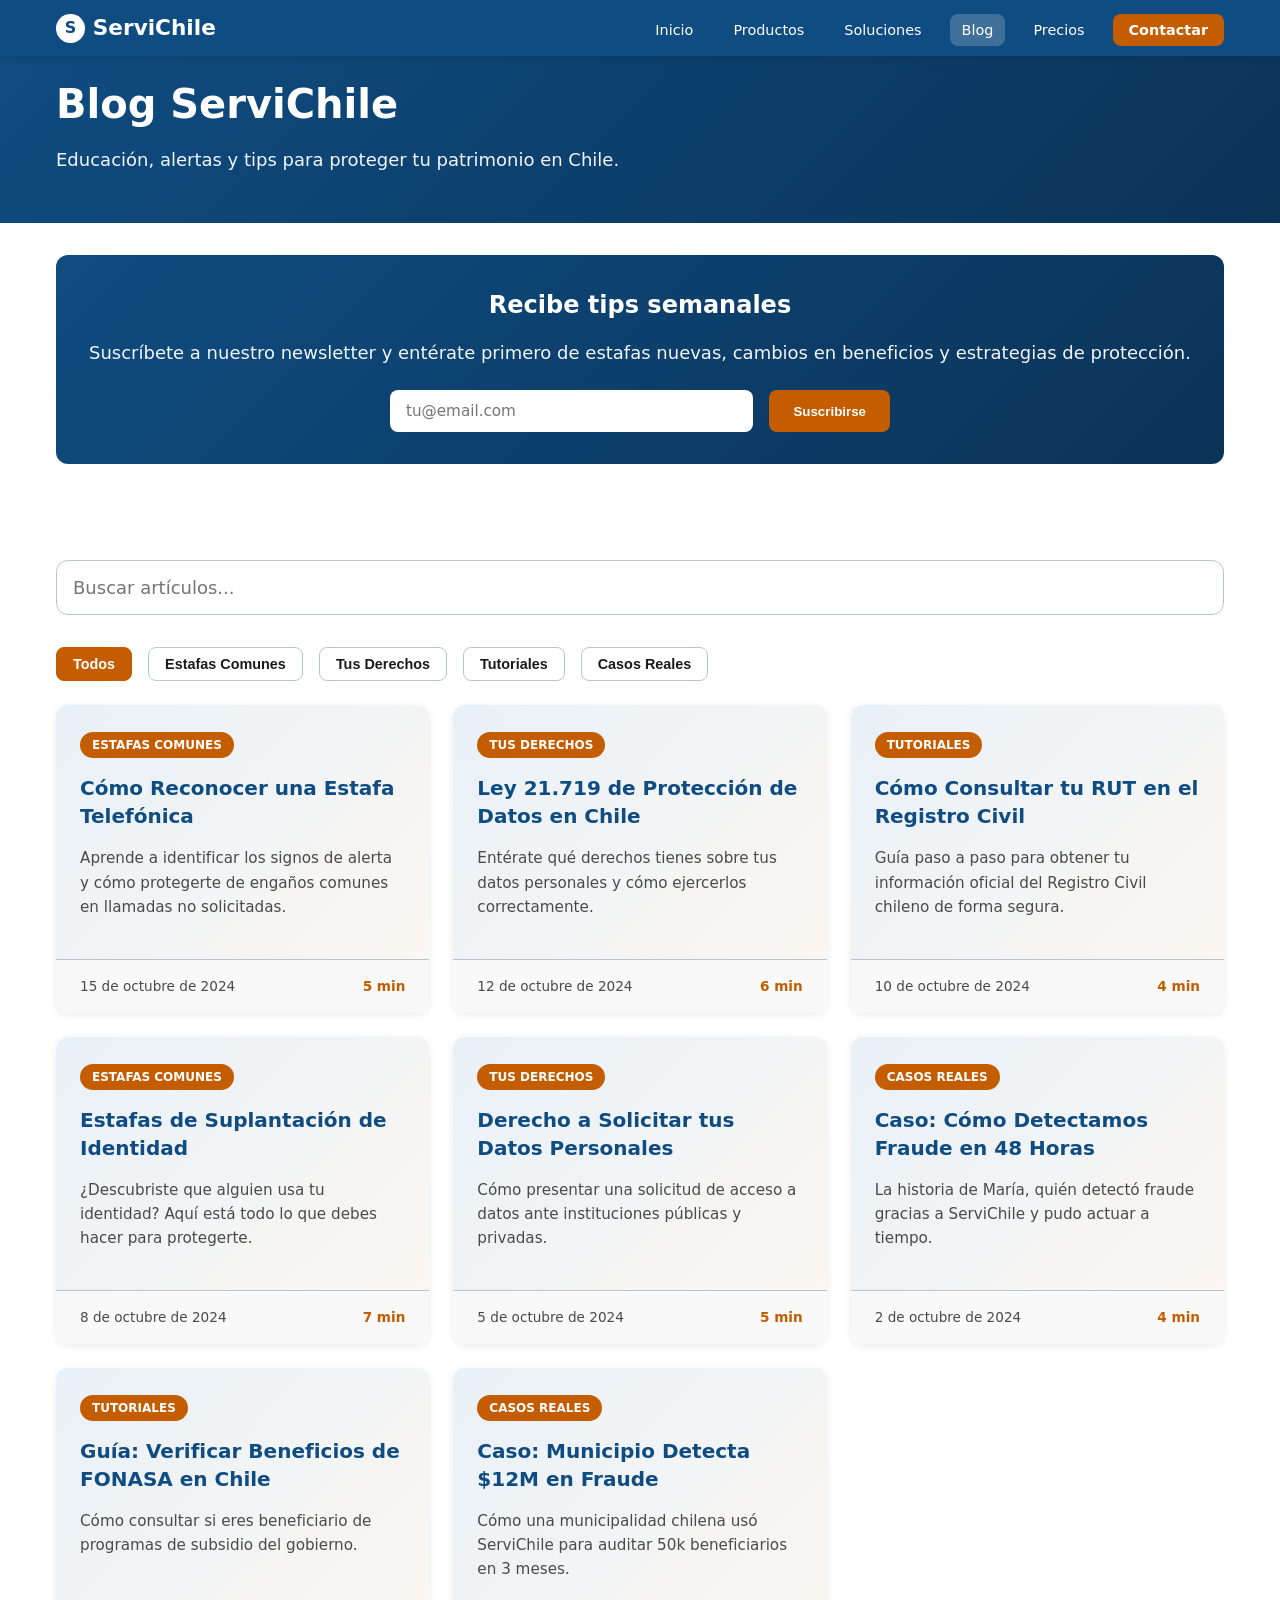
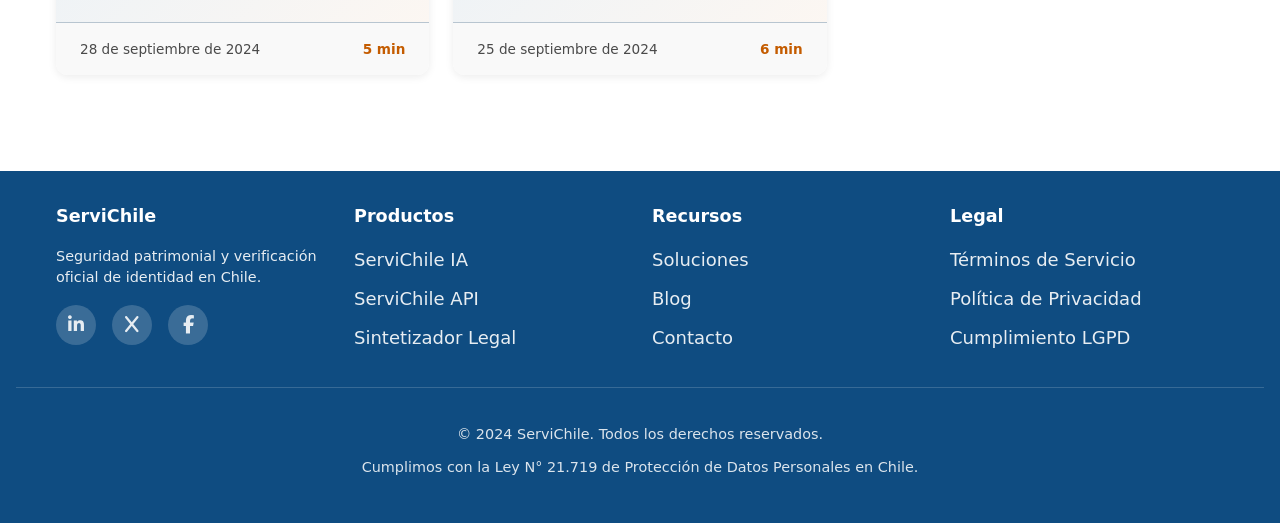
==== blog.html @ 0bae4e6e "Primer commit" ====
<!DOCTYPE html>
<html lang="es-CL">
<head>
  <meta charset="UTF-8">
  <meta name="viewport" content="width=device-width, initial-scale=1.0">
  <meta name="description" content="Blog ServiChile - Educación sobre protección patrimonial y fraude en Chile">
  <meta name="theme-color" content="#0f4c81">
  <title>Blog - ServiChile</title>
  <link rel="icon" href="data:image/svg+xml,%3Csvg xmlns='http://www.w3.org/2000/svg' viewBox='0 0 100 100'%3E%3Ccircle cx='50' cy='50' r='48' fill='%230f4c81'/%3E%3Ctext x='50' y='65' font-size='45' text-anchor='middle' fill='white' font-family='Arial'%3ES%3C/text%3E%3C/svg%3E">
  <link rel="stylesheet" href="css/styles.css">
  <link rel="stylesheet" href="https://cdnjs.cloudflare.com/ajax/libs/font-awesome/6.4.0/css/all.min.css">
  <style>
    .blog-grid {
      display: grid;
      grid-template-columns: repeat(auto-fill, minmax(320px, 1fr));
      gap: var(--space-lg);
      margin-bottom: var(--space-xl);
    }

    .blog-card {
      background-color: #ffffff;
      border-radius: var(--radius);
      overflow: hidden;
      box-shadow: 0 2px 8px rgba(0, 0, 0, 0.08);
      transition: all 0.2s ease;
      cursor: pointer;
      display: flex;
      flex-direction: column;
    }

    .blog-card:hover {
      box-shadow: 0 8px 24px rgba(0, 0, 0, 0.12);
      transform: translateY(-4px);
    }

    .blog-card-header {
      background: linear-gradient(135deg, var(--color-secondary) 0%, rgba(196, 92, 0, 0.05) 100%);
      padding: var(--space-lg);
      flex-grow: 1;
      display: flex;
      flex-direction: column;
      justify-content: space-between;
    }

    .blog-category {
      display: inline-block;
      background-color: var(--color-accent);
      color: #ffffff;
      padding: 0.25rem 0.75rem;
      border-radius: 9999px;
      font-size: 0.75rem;
      font-weight: 700;
      text-transform: uppercase;
      margin-bottom: var(--space-md);
      width: fit-content;
    }

    .blog-title {
      font-size: 1.25rem;
      font-weight: 700;
      color: var(--color-primary);
      margin: 0 0 var(--space-md);
      line-height: 1.4;
    }

    .blog-excerpt {
      color: var(--color-muted);
      font-size: 0.95rem;
      margin: 0 0 var(--space-md);
      line-height: 1.6;
    }

    .blog-footer {
      padding: var(--space-md) var(--space-lg);
      background-color: #f9f9f9;
      border-top: 1px solid var(--color-border);
      display: flex;
      justify-content: space-between;
      align-items: center;
    }

    .blog-date {
      color: var(--color-muted);
      font-size: 0.85rem;
    }

    .blog-readtime {
      color: var(--color-accent);
      font-size: 0.85rem;
      font-weight: 600;
    }

    .search-box {
      margin-bottom: var(--space-xl);
    }

    .search-input {
      width: 100%;
      padding: var(--space-md);
      border: 1px solid var(--color-border);
      border-radius: var(--radius);
      font-family: var(--font-base);
      font-size: var(--font-size-base);
      transition: all 0.2s ease;
    }

    .search-input:focus {
      outline: none;
      border-color: var(--color-primary);
      box-shadow: 0 0 0 3px rgba(15, 76, 129, 0.1);
    }

    .filters {
      display: flex;
      gap: var(--space-md);
      margin-bottom: var(--space-lg);
      flex-wrap: wrap;
    }

    .filter-btn {
      padding: 0.5rem 1rem;
      border: 1px solid var(--color-border);
      background-color: #ffffff;
      color: var(--color-text);
      border-radius: var(--radius-sm);
      cursor: pointer;
      font-weight: 600;
      font-size: 0.9rem;
      transition: all 0.2s ease;
    }

    .filter-btn.active {
      background-color: var(--color-accent);
      color: #ffffff;
      border-color: var(--color-accent);
    }

    .filter-btn:hover {
      border-color: var(--color-accent);
    }

    .newsletter-box {
      background: linear-gradient(135deg, var(--color-primary) 0%, var(--color-primary-dark) 100%);
      color: #ffffff;
      padding: var(--space-xl);
      border-radius: var(--radius);
      text-align: center;
      margin-bottom: var(--space-xl);
    }

    .newsletter-box h3 {
      margin: 0 0 var(--space-md);
      font-size: 1.5rem;
    }

    .newsletter-box p {
      margin: 0 0 var(--space-lg);
      opacity: 0.95;
    }

    .newsletter-form {
      display: flex;
      gap: var(--space-md);
      max-width: 500px;
      margin: 0 auto;
    }

    .newsletter-input {
      flex: 1;
      padding: var(--space-sm) var(--space-md);
      border: none;
      border-radius: var(--radius-sm);
      font-family: var(--font-base);
      font-size: 0.95rem;
    }

    .newsletter-btn {
      padding: var(--space-sm) var(--space-lg);
      background-color: var(--color-accent);
      color: #ffffff;
      border: none;
      border-radius: var(--radius-sm);
      font-weight: 600;
      cursor: pointer;
      transition: all 0.2s ease;
    }

    .newsletter-btn:hover {
      background-color: var(--color-accent-dark);
      transform: translateY(-2px);
    }

    @media (max-width: 768px) {
      .newsletter-form {
        flex-direction: column;
      }

      .blog-grid {
        grid-template-columns: 1fr;
      }
    }
  </style>
</head>
<body>
  
  <nav class="navbar">
    <div class="container">
      <a class="navbar-brand" href="index.html">
        <span style="display: inline-flex; align-items: center; justify-content: center; width: 1.8rem; height: 1.8rem; background-color: #ffffff; color: #0f4c81; border-radius: 50%; font-weight: 700; font-size: 1rem;">S</span>
        ServiChile
      </a>
      <ul class="nav-links">
        <li><a href="index.html">Inicio</a></li>
        <li><a href="productos.html">Productos</a></li>
        <li><a href="soluciones.html">Soluciones</a></li>
        <li><a href="blog.html" class="active">Blog</a></li>
        <li><a href="precios.html">Precios</a></li>
        <li><a href="contacto.html" class="btn-cta-small">Contactar</a></li>
      </ul>
    </div>
  </nav>

  
  <section class="hero" style="padding: var(--space-lg) var(--space-md);">
    <div class="container" style="grid-template-columns: 1fr;">
      <div class="hero-content">
        <h1>Blog ServiChile</h1>
        <p class="hero-subtitle">Educación, alertas y tips para proteger tu patrimonio en Chile.</p>
      </div>
    </div>
  </section>

  
  <section>
    <div class="container">
      <div class="newsletter-box">
        <h3>Recibe tips semanales</h3>
        <p>Suscríbete a nuestro newsletter y entérate primero de estafas nuevas, cambios en beneficios y estrategias de protección.</p>
        <form class="newsletter-form" onsubmit="handleNewsletter(event)">
          <input type="email" class="newsletter-input" placeholder="tu@email.com" required>
          <button type="submit" class="newsletter-btn">Suscribirse</button>
        </form>
      </div>
    </div>
  </section>

  
  <section>
    <div class="container">
      
      <div class="search-box">
        <input type="text" id="searchInput" class="search-input" placeholder="Buscar artículos..." onkeyup="filterBlog()">
      </div>

      
      <div class="filters">
        <button class="filter-btn active" onclick="filterByCategory('all')">Todos</button>
        <button class="filter-btn" onclick="filterByCategory('estafas')">Estafas Comunes</button>
        <button class="filter-btn" onclick="filterByCategory('derechos')">Tus Derechos</button>
        <button class="filter-btn" onclick="filterByCategory('tutoriales')">Tutoriales</button>
        <button class="filter-btn" onclick="filterByCategory('casos')">Casos Reales</button>
      </div>

      
      <div id="blogGrid" class="blog-grid"></div>
    </div>
  </section>

  
  <footer class="footer">
    <div class="container">
      <div class="footer-section">
        <h4>ServiChile</h4>
        <p>Seguridad patrimonial y verificación oficial de identidad en Chile.</p>
        <div class="footer-social">
          <a href="https://linkedin.com" target="_blank" rel="noopener" aria-label="LinkedIn"><i class="fab fa-linkedin-in"></i></a>
          <a href="https://twitter.com" target="_blank" rel="noopener" aria-label="Twitter"><i class="fab fa-x"></i></a>
          <a href="https://facebook.com" target="_blank" rel="noopener" aria-label="Facebook"><i class="fab fa-facebook-f"></i></a>
        </div>
      </div>
      <div class="footer-section">
        <h4>Productos</h4>
        <ul>
          <li><a href="productos.html">ServiChile IA</a></li>
          <li><a href="productos.html">ServiChile API</a></li>
          <li><a href="productos.html">Sintetizador Legal</a></li>
        </ul>
      </div>
      <div class="footer-section">
        <h4>Recursos</h4>
        <ul>
          <li><a href="soluciones.html">Soluciones</a></li>
          <li><a href="blog.html">Blog</a></li>
          <li><a href="contacto.html">Contacto</a></li>
        </ul>
      </div>
      <div class="footer-section">
        <h4>Legal</h4>
        <ul>
          <li><a href="#">Términos de Servicio</a></li>
          <li><a href="#">Política de Privacidad</a></li>
          <li><a href="#">Cumplimiento LGPD</a></li>
        </ul>
      </div>
    </div>
    <div class="footer-bottom">
      <p>&copy; 2024 ServiChile. Todos los derechos reservados.</p>
      <p style="margin-top: var(--space-sm);">Cumplimos con la Ley N° 21.719 de Protección de Datos Personales en Chile.</p>
    </div>
  </footer>

  <script>
    const blogPosts = [
      {
        id: 1,
        title: "Cómo Reconocer una Estafa Telefónica",
        excerpt: "Aprende a identificar los signos de alerta y cómo protegerte de engaños comunes en llamadas no solicitadas.",
        category: "estafas",
        date: "2024-10-15",
        readtime: "5 min"
      },
      {
        id: 2,
        title: "Ley 21.719 de Protección de Datos en Chile",
        excerpt: "Entérate qué derechos tienes sobre tus datos personales y cómo ejercerlos correctamente.",
        category: "derechos",
        date: "2024-10-12",
        readtime: "6 min"
      },
      {
        id: 3,
        title: "Cómo Consultar tu RUT en el Registro Civil",
        excerpt: "Guía paso a paso para obtener tu información oficial del Registro Civil chileno de forma segura.",
        category: "tutoriales",
        date: "2024-10-10",
        readtime: "4 min"
      },
      {
        id: 4,
        title: "Estafas de Suplantación de Identidad",
        excerpt: "¿Descubriste que alguien usa tu identidad? Aquí está todo lo que debes hacer para protegerte.",
        category: "estafas",
        date: "2024-10-08",
        readtime: "7 min"
      },
      {
        id: 5,
        title: "Derecho a Solicitar tus Datos Personales",
        excerpt: "Cómo presentar una solicitud de acceso a datos ante instituciones públicas y privadas.",
        category: "derechos",
        date: "2024-10-05",
        readtime: "5 min"
      },
      {
        id: 6,
        title: "Caso: Cómo Detectamos Fraude en 48 Horas",
        excerpt: "La historia de María, quién detectó fraude gracias a ServiChile y pudo actuar a tiempo.",
        category: "casos",
        date: "2024-10-02",
        readtime: "4 min"
      },
      {
        id: 7,
        title: "Guía: Verificar Beneficios de FONASA en Chile",
        excerpt: "Cómo consultar si eres beneficiario de programas de subsidio del gobierno.",
        category: "tutoriales",
        date: "2024-09-28",
        readtime: "5 min"
      },
      {
        id: 8,
        title: "Caso: Municipio Detecta $12M en Fraude",
        excerpt: "Cómo una municipalidad chilena usó ServiChile para auditar 50k beneficiarios en 3 meses.",
        category: "casos",
        date: "2024-09-25",
        readtime: "6 min"
      }
    ];

    let currentFilter = 'all';

    function renderBlog(posts) {
      const grid = document.getElementById('blogGrid');
      grid.innerHTML = posts.map(post => `
        <div class="blog-card" onclick="goToPost(${post.id})">
          <div class="blog-card-header">
            <div>
              <span class="blog-category">${getCategoryLabel(post.category)}</span>
              <h3 class="blog-title">${post.title}</h3>
              <p class="blog-excerpt">${post.excerpt}</p>
            </div>
          </div>
          <div class="blog-footer">
            <span class="blog-date">${formatDate(post.date)}</span>
            <span class="blog-readtime">${post.readtime}</span>
          </div>
        </div>
      `).join('');
    }

    function getCategoryLabel(cat) {
      const labels = {
        estafas: 'Estafas Comunes',
        derechos: 'Tus Derechos',
        tutoriales: 'Tutoriales',
        casos: 'Casos Reales'
      };
      return labels[cat] || cat;
    }

    function formatDate(date) {
      const d = new Date(date);
      return d.toLocaleDateString('es-CL', { year: 'numeric', month: 'long', day: 'numeric' });
    }

    function filterByCategory(cat) {
      currentFilter = cat;
      document.querySelectorAll('.filter-btn').forEach(btn => btn.classList.remove('active'));
      event.target.classList.add('active');
      const filtered = cat === 'all' ? blogPosts : blogPosts.filter(p => p.category === cat);
      renderBlog(filtered);
    }

    function filterBlog() {
      const search = document.getElementById('searchInput').value.toLowerCase();
      const filtered = blogPosts.filter(p => 
        (currentFilter === 'all' || p.category === currentFilter) &&
        (p.title.toLowerCase().includes(search) || p.excerpt.toLowerCase().includes(search))
      );
      renderBlog(filtered);
    }

    function goToPost(id) {
      alert(`Artículo #${id} - Este es un placeholder. Aquí iría el contenido completo del post.`);
    }

    function handleNewsletter(e) {
      e.preventDefault();
      alert('¡Gracias por suscribirte! Confirma tu email para continuar.');
      e.target.reset();
    }

    // Initial render
    renderBlog(blogPosts);
  </script>
</body>
</html>
---- css/styles.css ----
:root {
  --color-bg: #ffffff;
  --color-text: #1a1a1a;
  --color-muted: #4a4a4a;
  --color-primary: #0f4c81;
  --color-primary-dark: #0a3357;
  --color-secondary: #e8f1f8;
  --color-accent: #c45c00;
  --color-accent-dark: #8f3f00;
  --color-border: #b8c5d0;
  --color-error: #b00020;
  --color-success: #1e6f3e;
  --color-success-dark: #145a31;
  --color-success-soft: #eafaf0;
  --color-success-ink: #124a2a;
  --color-warn-soft: #fff6f0;
  --color-emergency: #b00020;
  --color-emergency-dark: #7a0016;
  --font-base: system-ui, -apple-system, BlinkMacSystemFont, 'Segoe UI', Roboto, 'Helvetica Neue', Arial, sans-serif;
  --font-mono: ui-monospace, SFMono-Regular, Menlo, monospace;
  --font-size-base: 1rem;
  --font-size-lg: 1.125rem;
  --font-size-xl: 1.5rem;
  --space-xs: 0.5rem;
  --space-sm: 0.75rem;
  --space-md: 1rem;
  --space-lg: 1.25rem;
  --space-xl: 1.75rem;
  --radius: 0.75rem;
  --radius-sm: 0.5rem;
  --touch-min: 2.75rem;
}

@media (min-width: 40rem) {
  :root {
    --font-size-base: 1.125rem;
    --font-size-lg: 1.35rem;
    --font-size-xl: 1.85rem;
    --space-lg: 1.5rem;
    --space-xl: 2rem;
    --touch-min: 3rem;
  }
}

* {
  box-sizing: border-box;
}

html {
  font-size: 100%;
  -webkit-text-size-adjust: 100%;
}

body {
  margin: 0;
  padding: 0;
  font-family: var(--font-base);
  font-size: var(--font-size-base);
  line-height: 1.5;
  color: var(--color-text);
  background-color: var(--color-bg);
}

.u-visually-hidden {
  position: absolute;
  width: 1px;
  height: 1px;
  padding: 0;
  margin: -1px;
  overflow: hidden;
  clip: rect(0, 0, 0, 0);
  white-space: nowrap;
  border: 0;
}



.navbar {
  background-color: var(--color-primary);
  color: #ffffff;
  padding: var(--space-sm) var(--space-md);
  box-shadow: 0 2px 8px rgba(0, 0, 0, 0.1);
  position: sticky;
  top: 0;
  z-index: 100;
}

.navbar .container {
  display: flex;
  align-items: center;
  justify-content: space-between;
}

.navbar-brand {
  display: flex;
  align-items: center;
  gap: var(--space-xs);
  font-size: var(--font-size-lg);
  font-weight: 700;
  color: #ffffff;
  text-decoration: none;
}

.navbar-brand:hover {
  opacity: 0.9;
}

.nav-links {
  display: flex;
  align-items: center;
  gap: var(--space-md);
  list-style: none;
  margin: 0;
  padding: 0;
}

.nav-links a {
  color: #ffffff;
  text-decoration: none;
  font-size: 0.9rem;
  padding: var(--space-xs) var(--space-sm);
  border-radius: var(--radius-sm);
  transition: background-color 0.2s ease;
}

.nav-links a:hover,
.nav-links a.active {
  background-color: rgba(255, 255, 255, 0.2);
}

.btn-cta-small {
  background-color: var(--color-accent) !important;
  color: #ffffff !important;
  padding: var(--space-xs) var(--space-md) !important;
  border-radius: var(--radius-sm);
  font-weight: 600;
}

.btn-cta-small:hover {
  background-color: var(--color-accent-dark) !important;
}

@media (max-width: 768px) {
  .nav-links {
    flex-wrap: wrap;
    gap: var(--space-sm);
  }
}



.container {
  max-width: 1200px;
  margin: 0 auto;
  padding: 0 var(--space-md);
}



.hero {
  background: linear-gradient(135deg, var(--color-primary) 0%, var(--color-primary-dark) 100%);
  color: #ffffff;
  padding: var(--space-xl) var(--space-md);
}

.hero .container {
  display: grid;
  grid-template-columns: 1fr 1fr;
  gap: var(--space-xl);
  align-items: center;
}

.hero-content h1 {
  font-size: 2.5rem;
  margin: 0 0 var(--space-md);
  line-height: 1.2;
}

.hero-subtitle {
  font-size: 1.125rem;
  opacity: 0.95;
  margin-bottom: var(--space-lg);
  line-height: 1.6;
}

.hero-buttons {
  display: flex;
  gap: var(--space-md);
  margin-bottom: var(--space-lg);
}

.trust-badges {
  display: flex;
  flex-direction: column;
  gap: var(--space-sm);
  font-size: 0.9rem;
}

.trust-badges span {
  display: flex;
  align-items: center;
  gap: var(--space-sm);
}

.hero-card {
  background-color: rgba(255, 255, 255, 0.95);
  color: var(--color-text);
  border-radius: var(--radius);
  padding: var(--space-lg);
  box-shadow: 0 8px 32px rgba(0, 0, 0, 0.1);
}

.card-header {
  font-weight: 700;
  color: var(--color-primary);
  margin-bottom: var(--space-md);
  font-size: 1.1rem;
}

.card-content {
  display: grid;
  grid-template-columns: 1fr;
  gap: var(--space-md);
  margin-bottom: var(--space-md);
}

.stat-item {
  display: flex;
  align-items: center;
  gap: var(--space-md);
  padding: var(--space-sm);
  background-color: var(--color-secondary);
  border-radius: var(--radius-sm);
}

.stat-item i {
  font-size: 1.5rem;
  color: var(--color-accent);
}

.card-footer {
  border-top: 1px solid var(--color-border);
  padding-top: var(--space-md);
  font-size: 0.9rem;
  color: var(--color-muted);
  font-style: italic;
}

@media (max-width: 768px) {
  .hero .container {
    grid-template-columns: 1fr;
  }

  .hero-content h1 {
    font-size: 1.8rem;
  }

  .hero-buttons {
    flex-direction: column;
  }
}



.btn {
  display: inline-block;
  padding: var(--space-sm) var(--space-lg);
  border-radius: var(--radius);
  text-decoration: none;
  font-weight: 600;
  cursor: pointer;
  border: none;
  text-align: center;
  transition: all 0.2s ease;
  min-height: var(--touch-min);
  display: flex;
  align-items: center;
  justify-content: center;
}

.btn-primary {
  background-color: var(--color-accent);
  color: #ffffff;
}

.btn-primary:hover {
  background-color: var(--color-accent-dark);
  transform: translateY(-2px);
  box-shadow: 0 4px 12px rgba(196, 92, 0, 0.3);
}

.btn-secondary {
  background-color: transparent;
  color: #ffffff;
  border: 2px solid #ffffff;
}

.btn-secondary:hover {
  background-color: rgba(255, 255, 255, 0.1);
}



.btn-outline {
  background-color: transparent;
  color: var(--color-primary);
  border: 2px solid var(--color-primary);
}

.btn-outline:hover {
  background-color: var(--color-primary);
  color: #ffffff;
  transform: translateY(-2px);
  box-shadow: 0 4px 12px rgba(15, 76, 129, 0.3);
}

.btn-full {
  width: 100%;
}



section {
  padding: var(--space-xl) var(--space-md);
}

section.alt {
  background-color: var(--color-secondary);
}

.section-header {
  text-align: center;
  margin-bottom: var(--space-xl);
}

.section-header h2 {
  font-size: 2rem;
  margin: 0 0 var(--space-md);
  color: var(--color-primary);
}

.section-header p {
  font-size: 1.1rem;
  color: var(--color-muted);
  margin: 0;
}



.grid {
  display: grid;
  grid-template-columns: repeat(auto-fit, minmax(280px, 1fr));
  gap: var(--space-lg);
}

.card {
  background-color: #ffffff;
  border-radius: var(--radius);
  padding: var(--space-lg);
  box-shadow: 0 2px 8px rgba(0, 0, 0, 0.08);
  transition: all 0.2s ease;
}

.card:hover {
  box-shadow: 0 8px 24px rgba(0, 0, 0, 0.12);
  transform: translateY(-4px);
}

.card-icon {
  font-size: 2.5rem;
  color: var(--color-accent);
  margin-bottom: var(--space-md);
}

.card-title {
  font-size: 1.25rem;
  font-weight: 700;
  margin: 0 0 var(--space-md);
  color: var(--color-primary);
}

.card-text {
  color: var(--color-muted);
  line-height: 1.6;
  margin: 0;
}



.footer {
  background-color: var(--color-primary);
  color: #ffffff;
  padding: var(--space-xl) var(--space-md);
  margin-top: var(--space-xl);
}

.footer .container {
  display: grid;
  grid-template-columns: repeat(auto-fit, minmax(200px, 1fr));
  gap: var(--space-lg);
  margin-bottom: var(--space-lg);
}

.footer-section h4 {
  margin: 0 0 var(--space-md);
  font-size: 1.1rem;
}

.footer-section p {
  margin: 0 0 var(--space-md);
  opacity: 0.9;
  font-size: 0.9rem;
}

.footer-section ul {
  list-style: none;
  padding: 0;
  margin: 0;
}

.footer-section li {
  margin-bottom: var(--space-sm);
}

.footer-section a {
  color: #ffffff;
  text-decoration: none;
  opacity: 0.9;
  transition: opacity 0.2s ease;
}

.footer-section a:hover {
  opacity: 1;
  text-decoration: underline;
}

.footer-social {
  display: flex;
  gap: var(--space-md);
}

.footer-social a {
  display: inline-flex;
  align-items: center;
  justify-content: center;
  width: 2.5rem;
  height: 2.5rem;
  background-color: rgba(255, 255, 255, 0.2);
  border-radius: 50%;
  transition: background-color 0.2s ease;
}

.footer-social a:hover {
  background-color: var(--color-accent);
  opacity: 1;
}

.footer-bottom {
  border-top: 1px solid rgba(255, 255, 255, 0.2);
  padding-top: var(--space-lg);
  text-align: center;
  font-size: 0.9rem;
  opacity: 0.85;
}

.footer-bottom p {
  margin: var(--space-sm) 0;
}



.field {
  margin-bottom: var(--space-lg);
}

.field__label {
  display: block;
  margin-bottom: var(--space-sm);
  font-weight: 600;
  color: var(--color-text);
}

.field__input,
.field__textarea {
  width: 100%;
  padding: var(--space-sm) var(--space-md);
  border: 1px solid var(--color-border);
  border-radius: var(--radius-sm);
  font-family: var(--font-base);
  font-size: var(--font-size-base);
  transition: border-color 0.2s ease;
}

.field__input:focus,
.field__textarea:focus {
  outline: none;
  border-color: var(--color-primary);
  box-shadow: 0 0 0 3px rgba(15, 76, 129, 0.1);
}

.field__textarea {
  resize: vertical;
  min-height: 120px;
}

.submit-btn {
  min-height: var(--touch-min);
  padding: var(--space-sm) var(--space-lg);
  background-color: var(--color-primary);
  color: #ffffff;
  border: none;
  border-radius: var(--radius);
  font-weight: 600;
  font-size: var(--font-size-base);
  cursor: pointer;
  transition: all 0.2s ease;
}

.submit-btn:hover {
  background-color: var(--color-primary-dark);
  transform: translateY(-2px);
  box-shadow: 0 4px 12px rgba(15, 76, 129, 0.3);
}

.error-text {
  color: var(--color-error);
  font-size: 0.9rem;
  margin: var(--space-sm) 0 0;
}

.help-text {
  color: var(--color-muted);
  font-size: 0.85rem;
  margin: var(--space-xs) 0 0;
}



.pricing-grid {
  display: grid;
  grid-template-columns: repeat(auto-fit, minmax(300px, 1fr));
  gap: var(--space-lg);
  margin-bottom: var(--space-xl);
}

.pricing-card {
  background-color: #ffffff;
  border-radius: var(--radius);
  padding: var(--space-lg);
  border: 1px solid var(--color-border);
  position: relative;
  transition: all 0.2s ease;
}

.pricing-card:hover {
  box-shadow: 0 8px 24px rgba(0, 0, 0, 0.12);
  transform: translateY(-4px);
}

.pricing-card.featured {
  border: 2px solid var(--color-accent);
  background: linear-gradient(135deg, rgba(196, 92, 0, 0.02) 0%, rgba(232, 241, 248, 0.5) 100%);
}

.featured-badge {
  position: absolute;
  top: -12px;
  left: 20px;
  background-color: var(--color-accent);
  color: #ffffff;
  padding: var(--space-xs) var(--space-md);
  border-radius: var(--radius-sm);
  font-weight: 700;
  font-size: 0.8rem;
}

.pricing-header h3 {
  margin: 0 0 var(--space-sm);
  color: var(--color-primary);
}

.plan-description {
  margin: 0;
  color: var(--color-muted);
  font-size: 0.9rem;
}

.pricing-amount {
  display: flex;
  align-items: baseline;
  gap: var(--space-xs);
  margin: var(--space-md) 0;
}

.currency {
  font-size: 1rem;
  color: var(--color-accent);
}

.amount {
  font-size: 2rem;
  font-weight: 700;
  color: var(--color-primary);
}

.period {
  font-size: 0.9rem;
  color: var(--color-muted);
}

.plan-limit,
.plan-highlight {
  background-color: var(--color-secondary);
  color: var(--color-primary);
  padding: var(--space-sm) var(--space-md);
  border-radius: var(--radius-sm);
  font-weight: 600;
  font-size: 0.9rem;
  text-align: center;
  margin-bottom: var(--space-lg);
}

.features-list {
  list-style: none;
  padding: 0;
  margin: var(--space-md) 0;
}

.features-list li {
  padding: var(--space-sm) 0;
  display: flex;
  align-items: center;
  gap: var(--space-md);
  border-bottom: 1px solid var(--color-border);
  font-size: 0.95rem;
}

.features-list li i {
  color: var(--color-success);
  min-width: 1.2rem;
}

.features-list li.unavailable {
  opacity: 0.6;
}

.features-list li.unavailable i {
  color: var(--color-border);
}

.plan-note {
  text-align: center;
  font-size: 0.85rem;
  color: var(--color-muted);
  margin: var(--space-md) 0 0;
}



@media (max-width: 40rem) {
  .section-header h2 {
    font-size: 1.5rem;
  }

  .grid {
    grid-template-columns: 1fr;
  }

  .hero-content h1 {
    font-size: 1.5rem;
  }

  .pricing-grid {
    grid-template-columns: 1fr;
  }
}




.cases-grid {
  display: flex;
  flex-wrap: wrap;
  justify-content: center;
  gap: var(--space-md);
  margin-top: var(--space-lg);
}

.case-card {
  display: flex;
  flex-direction: column;
  align-items: center;
  justify-content: center;
  text-align: center;
  gap: var(--space-sm);
  padding: var(--space-lg) var(--space-md);
  background-color: var(--color-bg);
  border: 1px solid var(--color-border);
  border-radius: var(--radius);
  cursor: pointer;
  min-height: var(--touch-min);
  color: var(--color-text);
  font: inherit;
  flex: 0 1 240px;
  max-width: 260px;
  transition: transform 0.18s ease, box-shadow 0.18s ease, border-color 0.18s ease;
}

.case-card:hover,
.case-card:focus-visible {
  transform: translateY(-4px);
  border-color: var(--color-primary);
  box-shadow: 0 10px 24px rgba(15, 76, 129, 0.15);
  outline: none;
}

.case-card__icon {
  display: inline-flex;
  align-items: center;
  justify-content: center;
  width: 3.25rem;
  height: 3.25rem;
  border-radius: 50%;
  background-color: var(--color-secondary);
  color: var(--color-primary);
  font-size: 1.4rem;
}

.case-card__title {
  margin: 0;
  font-size: 1rem;
  font-weight: 600;
  line-height: 1.3;
}

.case-card__hint {
  margin: 0;
  font-size: 0.8rem;
  color: var(--color-accent);
  font-weight: 600;
}



.modal {
  position: fixed;
  inset: 0;
  z-index: 1000;
  display: none;
  align-items: center;
  justify-content: center;
  padding: var(--space-md);
  background-color: rgba(10, 51, 87, 0.55);
}

.modal.is-open {
  display: flex;
}

.modal__dialog {
  background-color: var(--color-bg);
  border-radius: var(--radius);
  width: 100%;
  max-width: 640px;
  max-height: 90vh;
  overflow-y: auto;
  box-shadow: 0 24px 60px rgba(0, 0, 0, 0.3);
  animation: modalIn 0.2s ease;
}

@keyframes modalIn {
  from { opacity: 0; transform: translateY(16px); }
  to   { opacity: 1; transform: translateY(0); }
}

.modal__header {
  display: flex;
  align-items: flex-start;
  justify-content: space-between;
  gap: var(--space-md);
  padding: var(--space-lg);
  background-color: var(--color-primary);
  color: #ffffff;
  border-radius: var(--radius) var(--radius) 0 0;
}

.modal__header h3 {
  margin: 0;
  font-size: 1.25rem;
}

.modal__header p {
  margin: var(--space-xs) 0 0;
  opacity: 0.9;
  font-size: 0.9rem;
}

.modal__close {
  flex-shrink: 0;
  width: var(--touch-min);
  height: var(--touch-min);
  border: none;
  border-radius: 50%;
  background-color: rgba(255, 255, 255, 0.2);
  color: #ffffff;
  font-size: 1.25rem;
  cursor: pointer;
  line-height: 1;
}

.modal__close:hover {
  background-color: rgba(255, 255, 255, 0.35);
}

.modal__body {
  padding: var(--space-lg);
  display: grid;
  gap: var(--space-md);
}

.offer-card {
  display: flex;
  gap: var(--space-md);
  padding: var(--space-md);
  border: 1px solid var(--color-border);
  border-radius: var(--radius-sm);
  background-color: var(--color-bg);
  transition: border-color 0.18s ease, box-shadow 0.18s ease;
}

.offer-card:hover {
  border-color: var(--color-accent);
  box-shadow: 0 6px 16px rgba(196, 92, 0, 0.12);
}

.offer-card__icon {
  flex-shrink: 0;
  display: inline-flex;
  align-items: center;
  justify-content: center;
  width: 2.75rem;
  height: 2.75rem;
  border-radius: var(--radius-sm);
  background-color: var(--color-secondary);
  color: var(--color-primary);
  font-size: 1.1rem;
}

.offer-card__content {
  flex: 1;
}

.offer-card__content h4 {
  margin: 0 0 var(--space-xs);
  font-size: 1.05rem;
  color: var(--color-primary);
}

.offer-card__content p {
  margin: 0 0 var(--space-sm);
  font-size: 0.9rem;
  color: var(--color-muted);
}

.offer-card__price {
  display: inline-block;
  margin-bottom: var(--space-sm);
  font-weight: 700;
  color: var(--color-accent);
  font-size: 0.95rem;
}

.offer-card__cta {
  display: inline-flex;
  align-items: center;
  gap: 0.35rem;
  padding: 0.5rem 0.9rem;
  background-color: var(--color-accent);
  color: #ffffff;
  text-decoration: none;
  border-radius: var(--radius-sm);
  font-size: 0.85rem;
  font-weight: 600;
  min-height: var(--touch-min);
}

.offer-card__cta:hover {
  background-color: var(--color-accent-dark);
}

body.modal-locked {
  overflow: hidden;
}
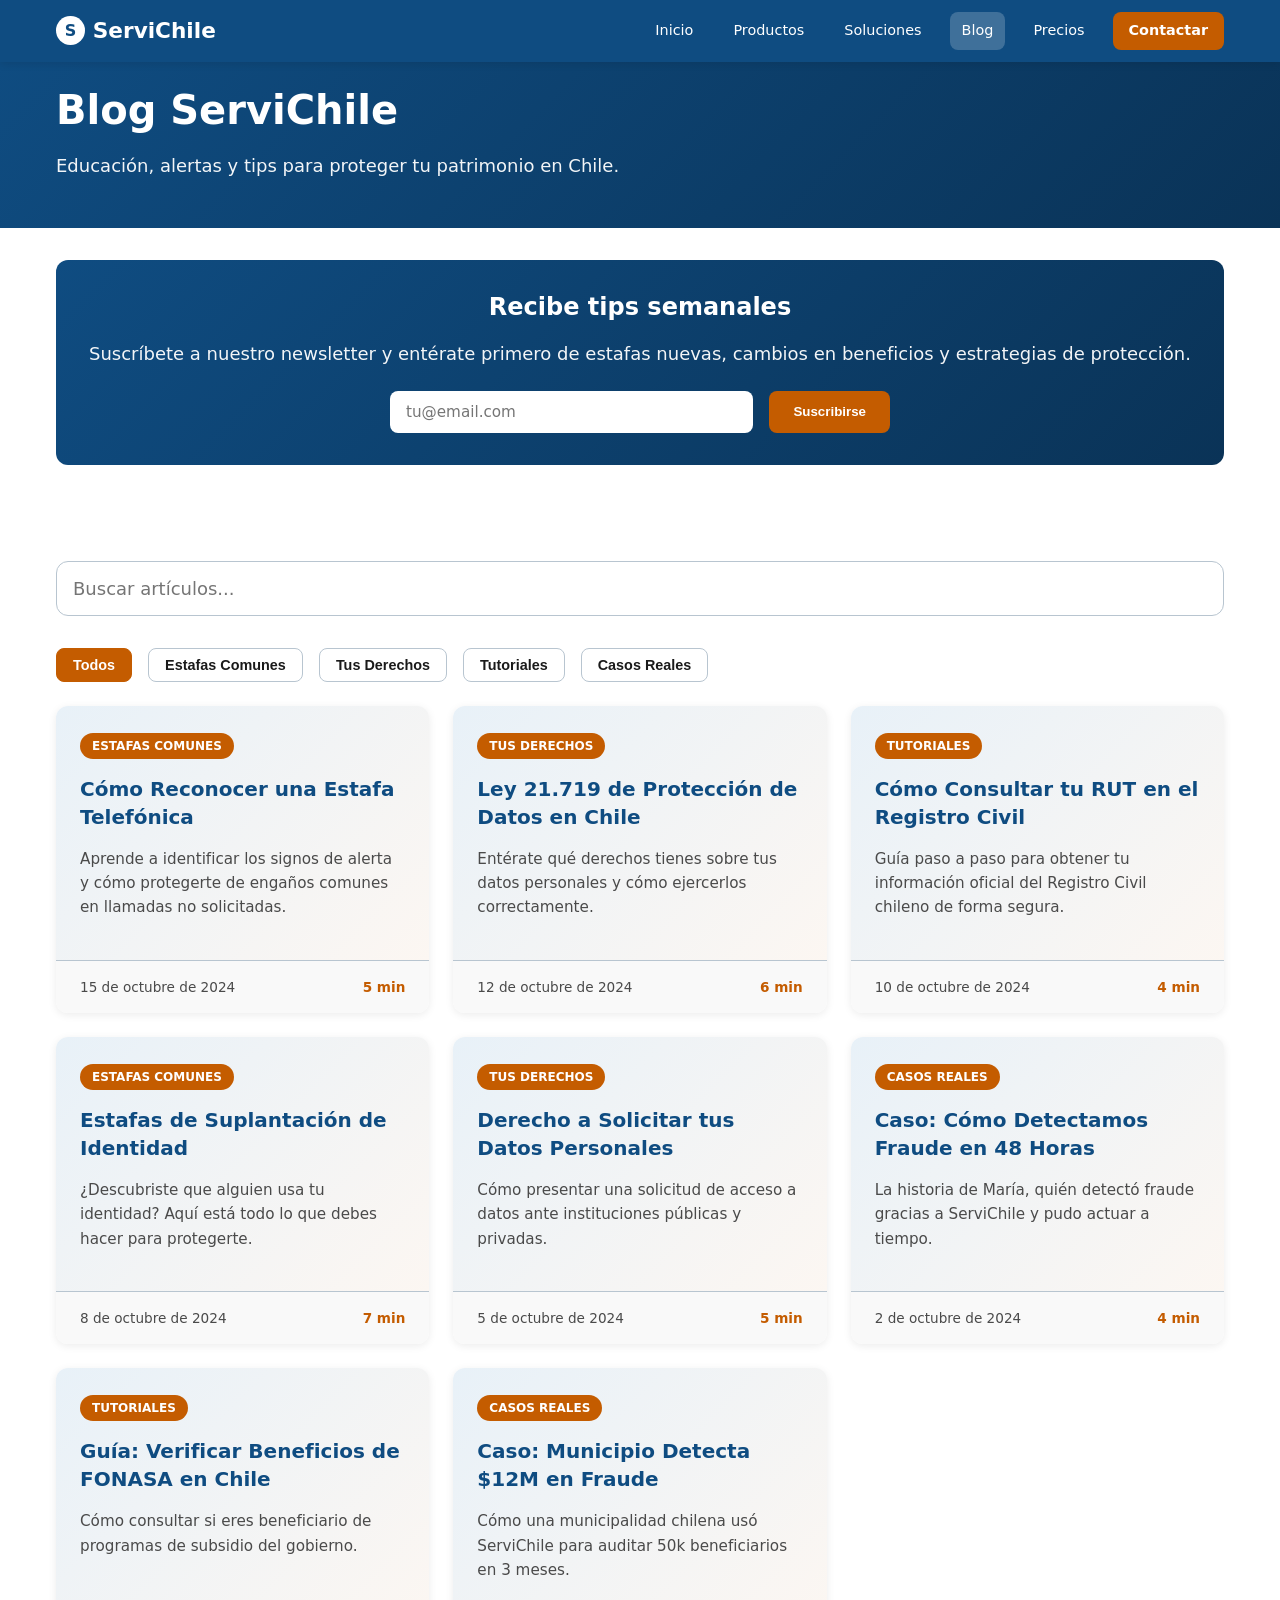
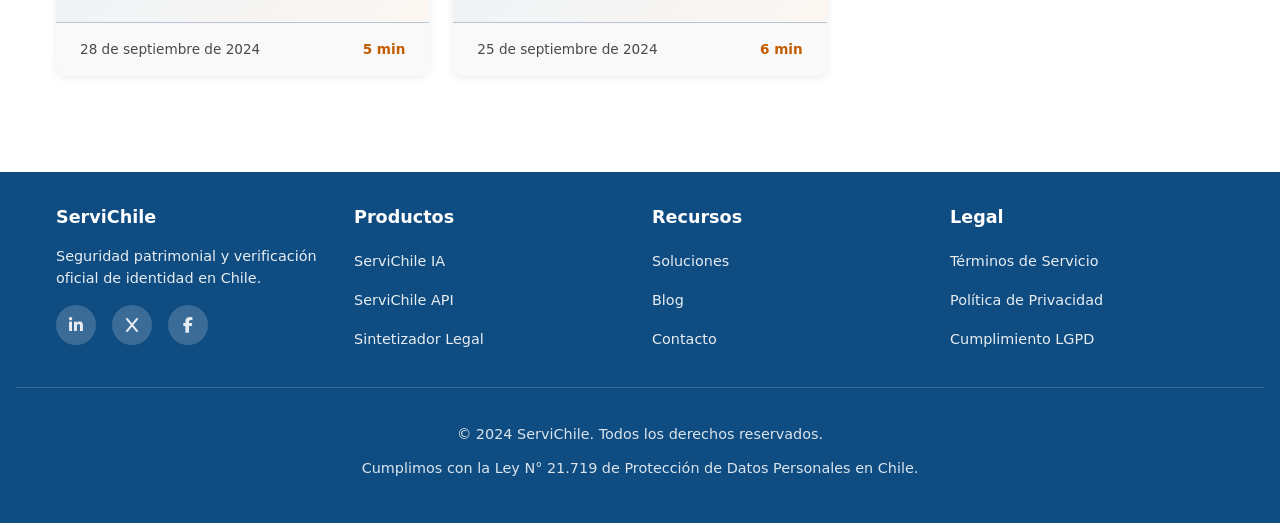
==== commit b10d7dc9: "fix: Mejorar responsive en todas las páginas - navbar 2 líneas, contenido más compacto y flex-column" ====
--- a/blog.html
+++ b/blog.html
@@ -197,6 +197,67 @@
 
       .blog-grid {
         grid-template-columns: 1fr;
+      }
+
+      .newsletter-box h3 {
+        font-size: 1.25rem;
+      }
+
+      .blog-title {
+        font-size: 1.1rem;
+      }
+
+      .filters {
+        gap: var(--space-sm);
+      }
+
+      .filter-btn {
+        font-size: 0.85rem;
+        padding: 0.4rem 0.8rem;
+      }
+    }
+
+    @media (max-width: 640px) {
+      .blog-grid {
+        gap: var(--space-md);
+      }
+
+      .blog-card-header {
+        padding: var(--space-md);
+      }
+
+      .blog-title {
+        font-size: 1rem;
+        margin-bottom: var(--space-sm);
+      }
+
+      .blog-excerpt {
+        font-size: 0.9rem;
+        margin-bottom: var(--space-sm);
+      }
+
+      .blog-footer {
+        flex-direction: column;
+        gap: var(--space-sm);
+        align-items: flex-start;
+      }
+
+      .filters {
+        flex-wrap: wrap;
+        gap: 6px;
+      }
+
+      .filter-btn {
+        font-size: 0.8rem;
+        padding: 0.35rem 0.7rem;
+      }
+
+      .newsletter-input {
+        font-size: 16px; /* Previene zoom en iOS */
+      }
+
+      .search-input {
+        font-size: 16px;
       }
     }
   </style>
--- a/css/styles.css
+++ b/css/styles.css
@@ -49,6 +49,7 @@
 html {
   font-size: 100%;
   -webkit-text-size-adjust: 100%;
+  scroll-behavior: smooth;
 }
 
 body {
@@ -59,6 +60,8 @@
   line-height: 1.5;
   color: var(--color-text);
   background-color: var(--color-bg);
+  -webkit-font-smoothing: antialiased;
+  -moz-osx-font-smoothing: grayscale;
 }
 
 .u-visually-hidden {
@@ -89,6 +92,7 @@
   display: flex;
   align-items: center;
   justify-content: space-between;
+  gap: var(--space-md);
 }
 
 .navbar-brand {
@@ -99,6 +103,8 @@
   font-weight: 700;
   color: #ffffff;
   text-decoration: none;
+  white-space: nowrap;
+  flex-shrink: 0;
 }
 
 .navbar-brand:hover {
@@ -112,6 +118,12 @@
   list-style: none;
   margin: 0;
   padding: 0;
+  flex: 1;
+  justify-content: flex-end;
+}
+
+.nav-links li {
+  white-space: nowrap;
 }
 
 .nav-links a {
@@ -121,6 +133,7 @@
   padding: var(--space-xs) var(--space-sm);
   border-radius: var(--radius-sm);
   transition: background-color 0.2s ease;
+  display: inline-block;
 }
 
 .nav-links a:hover,
@@ -134,6 +147,7 @@
   padding: var(--space-xs) var(--space-md) !important;
   border-radius: var(--radius-sm);
   font-weight: 600;
+  display: inline-block !important;
 }
 
 .btn-cta-small:hover {
@@ -141,9 +155,64 @@
 }
 
 @media (max-width: 768px) {
+  .navbar .container {
+    gap: var(--space-sm);
+  }
+
   .nav-links {
+    gap: var(--space-xs);
+  }
+
+  .nav-links a {
+    font-size: 0.8rem;
+    padding: var(--space-xs) var(--space-xs);
+  }
+
+  .btn-cta-small {
+    padding: var(--space-xs) var(--space-sm) !important;
+    font-size: 0.8rem;
+  }
+}
+
+@media (max-width: 640px) {
+  .navbar {
+    padding: var(--space-xs) var(--space-sm);
+  }
+
+  .navbar .container {
     flex-wrap: wrap;
-    gap: var(--space-sm);
+    gap: var(--space-xs);
+    justify-content: space-between;
+  }
+
+  .navbar-brand {
+    font-size: 1rem;
+    order: 1;
+    flex-basis: auto;
+  }
+
+  .nav-links {
+    order: 2;
+    flex-basis: 100%;
+    justify-content: flex-start;
+    gap: var(--space-xs);
+    margin-top: var(--space-xs);
+  }
+
+  .nav-links li {
+    flex: 1;
+    text-align: center;
+  }
+
+  .nav-links a {
+    font-size: 0.7rem;
+    padding: 4px 4px;
+    display: block;
+  }
+
+  .btn-cta-small {
+    padding: 4px 6px !important;
+    font-size: 0.7rem;
   }
 }
 
@@ -185,14 +254,14 @@
 
 .hero-buttons {
   display: flex;
-  gap: var(--space-md);
-  margin-bottom: var(--space-lg);
+  gap: 0.75rem;
+  margin-bottom: var(--space-md);
 }
 
 .trust-badges {
   display: flex;
   flex-direction: column;
-  gap: var(--space-sm);
+  gap: 0.4rem;
   font-size: 0.9rem;
 }
 
@@ -200,6 +269,7 @@
   display: flex;
   align-items: center;
   gap: var(--space-sm);
+  margin: 0;
 }
 
 .hero-card {
@@ -213,15 +283,15 @@
 .card-header {
   font-weight: 700;
   color: var(--color-primary);
-  margin-bottom: var(--space-md);
+  margin-bottom: var(--space-sm);
   font-size: 1.1rem;
 }
 
 .card-content {
   display: grid;
   grid-template-columns: 1fr;
-  gap: var(--space-md);
-  margin-bottom: var(--space-md);
+  gap: var(--space-sm);
+  margin-bottom: var(--space-sm);
 }
 
 .stat-item {
@@ -231,11 +301,13 @@
   padding: var(--space-sm);
   background-color: var(--color-secondary);
   border-radius: var(--radius-sm);
+  font-size: 0.95rem;
 }
 
 .stat-item i {
   font-size: 1.5rem;
   color: var(--color-accent);
+  flex-shrink: 0;
 }
 
 .card-footer {
@@ -246,17 +318,81 @@
   font-style: italic;
 }
 
+@media (max-width: 1024px) {
+  .hero .container {
+    gap: var(--space-lg);
+  }
+
+  .hero-content h1 {
+    font-size: 2rem;
+  }
+}
+
 @media (max-width: 768px) {
+  .hero {
+    padding: var(--space-lg) var(--space-md);
+  }
+
   .hero .container {
     grid-template-columns: 1fr;
+    gap: var(--space-lg);
   }
 
   .hero-content h1 {
-    font-size: 1.8rem;
+    font-size: 1.75rem;
+    margin-bottom: var(--space-sm);
+  }
+
+  .hero-subtitle {
+    font-size: 1rem;
+    margin-bottom: var(--space-md);
   }
 
   .hero-buttons {
     flex-direction: column;
+    gap: var(--space-sm);
+  }
+
+  .trust-badges {
+    gap: var(--space-sm);
+    font-size: 0.85rem;
+  }
+
+  .hero-card {
+    padding: var(--space-md);
+  }
+
+  .card-header {
+    font-size: 1rem;
+  }
+
+  .card-content {
+    gap: var(--space-sm);
+  }
+
+  .stat-item {
+    gap: var(--space-sm);
+    padding: var(--space-sm);
+    font-size: 0.9rem;
+  }
+
+  .stat-item i {
+    font-size: 1.25rem;
+  }
+}
+
+@media (max-width: 640px) {
+  .hero-content h1 {
+    font-size: 1.5rem;
+  }
+
+  .hero-buttons {
+    flex-direction: column;
+  }
+
+  .hero-buttons .btn {
+    width: 100%;
+    font-size: 0.95rem;
   }
 }
 
@@ -322,6 +458,7 @@
 
 section {
   padding: var(--space-xl) var(--space-md);
+  margin-bottom: 0;
 }
 
 section.alt {
@@ -330,12 +467,12 @@
 
 .section-header {
   text-align: center;
-  margin-bottom: var(--space-xl);
+  margin-bottom: var(--space-lg);
 }
 
 .section-header h2 {
   font-size: 2rem;
-  margin: 0 0 var(--space-md);
+  margin: 0 0 var(--space-sm);
   color: var(--color-primary);
 }
 
@@ -345,12 +482,63 @@
   margin: 0;
 }
 
+/* Estilos generales para h2 y h3 */
+h2 {
+  line-height: 1.3;
+}
+
+h3 {
+  line-height: 1.3;
+}
+
+@media (max-width: 768px) {
+  .section-header h2 {
+    font-size: 1.5rem;
+  }
+
+  .section-header p {
+    font-size: 1rem;
+  }
+
+  h2 {
+    font-size: 1.5rem !important;
+  }
+
+  h3 {
+    font-size: 1.1rem !important;
+  }
+}
+
+@media (max-width: 640px) {
+  h2 {
+    font-size: 1.25rem !important;
+  }
+
+  h3 {
+    font-size: 1rem !important;
+  }
+}
+
 
 
 .grid {
   display: grid;
   grid-template-columns: repeat(auto-fit, minmax(280px, 1fr));
+  gap: var(--space-md);
+}
+
+.responsive-grid {
+  display: grid;
+  grid-template-columns: 1fr 1fr;
   gap: var(--space-lg);
+  align-items: start;
+}
+
+@media (max-width: 768px) {
+  .responsive-grid {
+    grid-template-columns: 1fr;
+    gap: var(--space-md);
+  }
 }
 
 .card {
@@ -377,12 +565,48 @@
   font-weight: 700;
   margin: 0 0 var(--space-md);
   color: var(--color-primary);
+  line-height: 1.3;
 }
 
 .card-text {
   color: var(--color-muted);
   line-height: 1.6;
   margin: 0;
+  font-size: 0.95rem;
+}
+
+@media (max-width: 768px) {
+  .card {
+    padding: var(--space-md);
+  }
+
+  .card-icon {
+    font-size: 2rem;
+  }
+
+  .card-title {
+    font-size: 1.1rem;
+    margin-bottom: var(--space-sm);
+  }
+
+  .card-text {
+    font-size: 0.9rem;
+  }
+}
+
+@media (max-width: 640px) {
+  .card {
+    padding: var(--space-md);
+  }
+
+  .card-icon {
+    font-size: 1.75rem;
+    margin-bottom: var(--space-sm);
+  }
+
+  .card-title {
+    font-size: 1rem;
+  }
 }
 
 
@@ -427,6 +651,7 @@
   text-decoration: none;
   opacity: 0.9;
   transition: opacity 0.2s ease;
+  font-size: 0.9rem;
 }
 
 .footer-section a:hover {
@@ -448,6 +673,7 @@
   background-color: rgba(255, 255, 255, 0.2);
   border-radius: 50%;
   transition: background-color 0.2s ease;
+  font-size: 1rem;
 }
 
 .footer-social a:hover {
@@ -465,6 +691,36 @@
 
 .footer-bottom p {
   margin: var(--space-sm) 0;
+}
+
+@media (max-width: 768px) {
+  .footer {
+    padding: var(--space-lg) var(--space-md);
+  }
+
+  .footer .container {
+    gap: var(--space-md);
+  }
+
+  .footer-section h4 {
+    font-size: 1rem;
+    margin-bottom: var(--space-sm);
+  }
+
+  .footer-section p {
+    font-size: 0.85rem;
+    margin-bottom: var(--space-sm);
+  }
+
+  .footer-social a {
+    width: 2rem;
+    height: 2rem;
+    font-size: 0.9rem;
+  }
+
+  .footer-bottom {
+    font-size: 0.8rem;
+  }
 }
 
 
@@ -501,6 +757,17 @@
 .field__textarea {
   resize: vertical;
   min-height: 120px;
+}
+
+@media (max-width: 640px) {
+  .field__input,
+  .field__textarea {
+    font-size: 16px; /* Previene zoom en iOS */
+  }
+
+  .field__textarea {
+    min-height: 100px;
+  }
 }
 
 .submit-btn {
@@ -539,8 +806,8 @@
 .pricing-grid {
   display: grid;
   grid-template-columns: repeat(auto-fit, minmax(300px, 1fr));
-  gap: var(--space-lg);
-  margin-bottom: var(--space-xl);
+  gap: var(--space-md);
+  margin-bottom: var(--space-lg);
 }
 
 .pricing-card {
@@ -550,11 +817,36 @@
   border: 1px solid var(--color-border);
   position: relative;
   transition: all 0.2s ease;
+  display: flex;
+  flex-direction: column;
 }
 
 .pricing-card:hover {
   box-shadow: 0 8px 24px rgba(0, 0, 0, 0.12);
   transform: translateY(-4px);
+}
+
+@media (max-width: 640px) {
+  .pricing-card {
+    padding: var(--space-md);
+  }
+
+  .pricing-header h3 {
+    font-size: 1.1rem;
+  }
+
+  .pricing-amount {
+    font-size: 0.9rem;
+  }
+
+  .amount {
+    font-size: 1.75rem;
+  }
+
+  .features-list li {
+    font-size: 0.9rem;
+    padding: var(--space-sm) 0;
+  }
 }
 
 .pricing-card.featured {
@@ -629,15 +921,17 @@
 .features-list li {
   padding: var(--space-sm) 0;
   display: flex;
-  align-items: center;
+  align-items: flex-start;
   gap: var(--space-md);
   border-bottom: 1px solid var(--color-border);
   font-size: 0.95rem;
+  line-height: 1.5;
 }
 
 .features-list li i {
   color: var(--color-success);
   min-width: 1.2rem;
+  margin-top: 2px;
 }
 
 .features-list li.unavailable {
@@ -646,6 +940,18 @@
 
 .features-list li.unavailable i {
   color: var(--color-border);
+}
+
+@media (max-width: 640px) {
+  .features-list li {
+    font-size: 0.9rem;
+    gap: var(--space-sm);
+    padding: var(--space-sm) 0;
+  }
+
+  .features-list li i {
+    font-size: 0.9rem;
+  }
 }
 
 .plan-note {
@@ -657,21 +963,165 @@
 
 
 
+/* Listas de características mejoradas */
+ul[style*="list-style: none"] li {
+  font-size: 0.95rem;
+  line-height: 1.6;
+}
+
+ul[style*="list-style: none"] li strong {
+  display: block;
+  margin-bottom: var(--space-xs);
+  color: var(--color-primary);
+}
+
 @media (max-width: 40rem) {
-  .section-header h2 {
-    font-size: 1.5rem;
+  section {
+    padding: var(--space-md) var(--space-md);
   }
 
   .grid {
     grid-template-columns: 1fr;
+    gap: var(--space-sm);
+  }
+
+  .hero {
+    padding: var(--space-md) var(--space-md);
+  }
+
+  .hero .container {
+    grid-template-columns: 1fr;
+    gap: var(--space-md);
   }
 
   .hero-content h1 {
     font-size: 1.5rem;
+    line-height: 1.2;
+    margin-bottom: var(--space-sm);
+  }
+
+  .hero-subtitle {
+    font-size: 0.95rem;
+    margin-bottom: var(--space-md);
+  }
+
+  .hero-buttons {
+    flex-direction: column;
+    gap: var(--space-xs);
+    margin-bottom: var(--space-sm);
+  }
+
+  .hero-card {
+    padding: var(--space-md);
+  }
+
+  .card-header {
+    font-size: 1rem;
+    margin-bottom: var(--space-sm);
+  }
+
+  .card-content {
+    gap: var(--space-xs);
+    margin-bottom: var(--space-sm);
+  }
+
+  .stat-item {
+    gap: var(--space-sm);
+    padding: var(--space-sm);
+    font-size: 0.9rem;
   }
 
   .pricing-grid {
     grid-template-columns: 1fr;
+    gap: var(--space-md);
+  }
+
+  .responsive-grid {
+    grid-template-columns: 1fr !important;
+    gap: var(--space-md) !important;
+  }
+
+  .btn {
+    width: 100%;
+  }
+
+  .trust-badges {
+    font-size: 0.85rem;
+    gap: var(--space-xs) !important;
+  }
+
+  .trust-badges span {
+    margin-bottom: 0;
+  }
+
+  .card-text {
+    font-size: 0.95rem;
+  }
+
+  .section-header {
+    margin-bottom: var(--space-md);
+  }
+
+  .section-header h2 {
+    margin-bottom: var(--space-xs);
+  }
+
+  .section-header p {
+    margin-bottom: 0;
+  }
+
+  /* Compactar listas */
+  ul[style*="list-style: none"] li {
+    font-size: 0.9rem;
+    margin-bottom: var(--space-sm) !important;
+    padding-bottom: var(--space-sm) !important;
+  }
+
+  ul[style*="list-style: none"] li:last-child {
+    border-bottom: none !important;
+  }
+
+  /* Compactar cards */
+  .card {
+    padding: var(--space-md);
+    margin-bottom: 0;
+  }
+
+  .card-title {
+    margin-bottom: var(--space-sm);
+    font-size: 1.1rem;
+  }
+
+  .card-icon {
+    margin-bottom: var(--space-sm);
+    font-size: 2rem;
+  }
+
+  /* Compactar pricing cards */
+  .pricing-card {
+    padding: var(--space-md);
+  }
+
+  .pricing-header h3 {
+    margin-bottom: var(--space-xs);
+  }
+
+  .pricing-amount {
+    margin: var(--space-sm) 0;
+  }
+
+  .features-list {
+    margin: var(--space-sm) 0;
+  }
+
+  .features-list li {
+    padding: var(--space-xs) 0;
+    margin-bottom: var(--space-xs);
+  }
+
+  .plan-note {
+    font-size: 0.8rem;
+    margin-top: var(--space-sm);
   }
 }
 
@@ -724,6 +1174,7 @@
   background-color: var(--color-secondary);
   color: var(--color-primary);
   font-size: 1.4rem;
+  flex-shrink: 0;
 }
 
 .case-card__title {
@@ -738,6 +1189,59 @@
   font-size: 0.8rem;
   color: var(--color-accent);
   font-weight: 600;
+}
+
+@media (max-width: 768px) {
+  .cases-grid {
+    gap: var(--space-sm);
+  }
+
+  .case-card {
+    flex: 0 1 200px;
+    max-width: 240px;
+    padding: var(--space-md) var(--space-sm);
+  }
+
+  .case-card__icon {
+    width: 2.75rem;
+    height: 2.75rem;
+    font-size: 1.2rem;
+  }
+
+  .case-card__title {
+    font-size: 0.9rem;
+  }
+
+  .case-card__hint {
+    font-size: 0.75rem;
+  }
+}
+
+@media (max-width: 640px) {
+  .cases-grid {
+    gap: var(--space-sm);
+  }
+
+  .case-card {
+    flex: 1 1 calc(50% - 4px);
+    max-width: none;
+    min-height: 140px;
+    padding: var(--space-sm);
+  }
+
+  .case-card__icon {
+    width: 2.5rem;
+    height: 2.5rem;
+    font-size: 1rem;
+  }
+
+  .case-card__title {
+    font-size: 0.85rem;
+  }
+
+  .case-card__hint {
+    font-size: 0.7rem;
+  }
 }
 
 
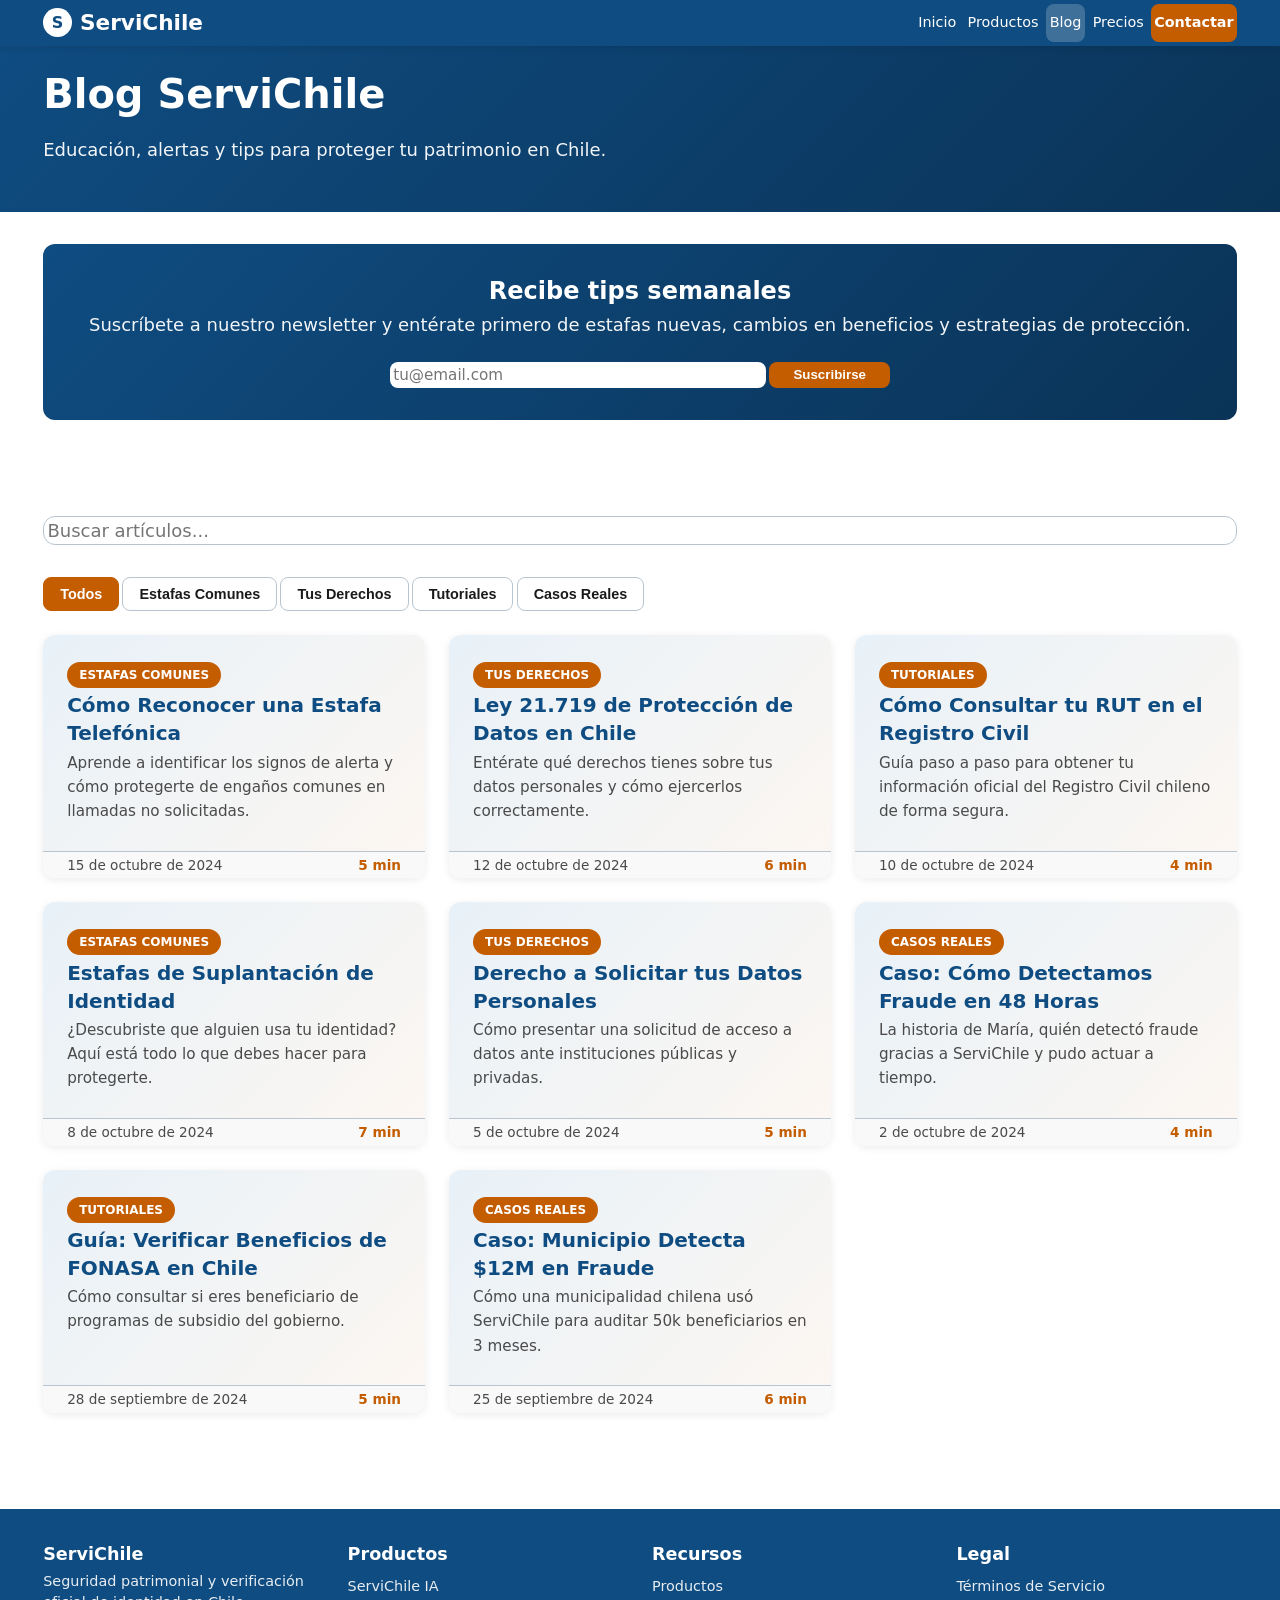
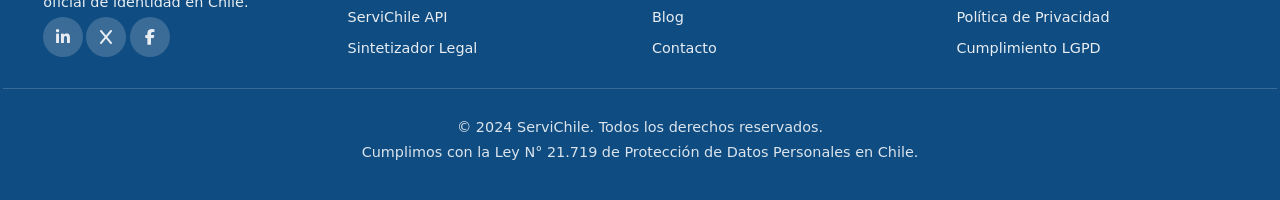
==== commit 7f6e180b: "update" ====
--- a/blog.html
+++ b/blog.html
@@ -273,7 +273,6 @@
       <ul class="nav-links">
         <li><a href="index.html">Inicio</a></li>
         <li><a href="productos.html">Productos</a></li>
-        <li><a href="soluciones.html">Soluciones</a></li>
         <li><a href="blog.html" class="active">Blog</a></li>
         <li><a href="precios.html">Precios</a></li>
         <li><a href="contacto.html" class="btn-cta-small">Contactar</a></li>
@@ -350,7 +349,7 @@
       <div class="footer-section">
         <h4>Recursos</h4>
         <ul>
-          <li><a href="soluciones.html">Soluciones</a></li>
+          <li><a href="productos.html">Productos</a></li>
           <li><a href="blog.html">Blog</a></li>
           <li><a href="contacto.html">Contacto</a></li>
         </ul>
--- a/css/styles.css
+++ b/css/styles.css
@@ -22,8 +22,8 @@
   --font-size-lg: 1.125rem;
   --font-size-xl: 1.5rem;
   --space-xs: 0.5rem;
-  --space-sm: 0.75rem;
-  --space-md: 1rem;
+  --space-sm: 0.25rem;
+  --space-md: 0.2rem;
   --space-lg: 1.25rem;
   --space-xl: 1.75rem;
   --radius: 0.75rem;
@@ -176,43 +176,56 @@
 
 @media (max-width: 640px) {
   .navbar {
-    padding: var(--space-xs) var(--space-sm);
+    padding: var(--space-sm) var(--space-md);
   }
 
   .navbar .container {
     flex-wrap: wrap;
-    gap: var(--space-xs);
-    justify-content: space-between;
+    gap: var(--space-md);
+    justify-content: center;
+    align-items: center;
   }
 
   .navbar-brand {
-    font-size: 1rem;
+    font-size: 1.1rem;
     order: 1;
-    flex-basis: auto;
+    flex-basis: 100%;
+    text-align: center;
+    padding-bottom: var(--space-xs);
+    border-bottom: 1px solid rgba(255, 255, 255, 0.1);
   }
 
   .nav-links {
     order: 2;
     flex-basis: 100%;
-    justify-content: flex-start;
-    gap: var(--space-xs);
-    margin-top: var(--space-xs);
+    justify-content: center;
+    gap: var(--space-md);
+    margin-top: var(--space-md);
+    flex-wrap: wrap;
   }
 
   .nav-links li {
-    flex: 1;
+    flex: 0 1 auto;
     text-align: center;
   }
 
   .nav-links a {
-    font-size: 0.7rem;
-    padding: 4px 4px;
-    display: block;
+    font-size: 0.85rem;
+    padding: var(--space-xs) var(--space-sm);
+    display: inline-block;
+    min-height: 2.25rem;
+    display: flex;
+    align-items: center;
+    justify-content: center;
   }
 
   .btn-cta-small {
-    padding: 4px 6px !important;
-    font-size: 0.7rem;
+    padding: var(--space-xs) var(--space-md) !important;
+    font-size: 0.85rem;
+    min-height: 2.25rem;
+    display: flex;
+    align-items: center;
+    justify-content: center;
   }
 }
 
@@ -262,7 +275,7 @@
   display: flex;
   flex-direction: column;
   gap: 0.4rem;
-  font-size: 0.9rem;
+  font-size: 1.1rem;
 }
 
 .trust-badges span {
@@ -530,14 +543,131 @@
 .responsive-grid {
   display: grid;
   grid-template-columns: 1fr 1fr;
-  gap: var(--space-lg);
+  gap: var(--space-xl);
   align-items: start;
+}
+
+@media (max-width: 1024px) {
+  .responsive-grid {
+    gap: var(--space-lg);
+  }
 }
 
 @media (max-width: 768px) {
   .responsive-grid {
     grid-template-columns: 1fr;
+    gap: var(--space-lg);
+  }
+  
+  .responsive-grid > * {
+    width: 100%;
+  }
+  
+  .responsive-grid .card {
+    margin-bottom: var(--space-lg);
+  }
+}
+
+@media (max-width: 640px) {
+  .responsive-grid {
+    gap: var(--space-lg);
+  }
+  
+  .responsive-grid > div {
+    padding: var(--space-lg);
+    border-radius: var(--radius);
+    background-color: transparent;
+  }
+  
+  .responsive-grid > div:nth-child(odd) {
+    background-color: rgba(15, 76, 129, 0.02);
+    border: 1px solid rgba(184, 197, 208, 0.3);
+  }
+  
+  .responsive-grid .card {
+    padding: var(--space-lg);
+    margin-bottom: var(--space-md);
+    box-shadow: 0 2px 8px rgba(0, 0, 0, 0.08);
+  }
+  
+  .responsive-grid h2 {
+    font-size: 1.4rem;
+    margin-bottom: var(--space-md);
+    margin-top: 0;
+    line-height: 1.3;
+  }
+  
+  .responsive-grid h3 {
+    font-size: 1rem;
+    margin-top: var(--space-lg);
+  }
+  
+  .responsive-grid ul li {
+    display: flex;
     gap: var(--space-md);
+    margin-bottom: var(--space-md);
+    align-items: flex-start;
+  }
+  
+  .responsive-grid ul li span,
+  .responsive-grid ul li i {
+    flex-shrink: 0;
+    min-width: 1.5rem;
+  }
+}
+
+@media (max-width: 480px) {
+  .responsive-grid {
+    gap: var(--space-md);
+  }
+  
+  .responsive-grid > div {
+    padding: var(--space-md);
+    background-color: transparent;
+    border-radius: var(--radius-sm);
+  }
+  
+  .responsive-grid > div:nth-child(odd) {
+    background-color: rgba(15, 76, 129, 0.02);
+    border: 1px solid rgba(184, 197, 208, 0.3);
+  }
+  
+  .responsive-grid .card {
+    padding: var(--space-md);
+    margin-bottom: var(--space-md);
+    box-shadow: 0 1px 4px rgba(0, 0, 0, 0.06);
+    border-radius: var(--radius-sm);
+  }
+  
+  .responsive-grid h2 {
+    font-size: 1.25rem;
+    margin-bottom: var(--space-md);
+    margin-top: 0;
+    line-height: 1.25;
+  }
+  
+  .responsive-grid h3 {
+    font-size: 0.95rem;
+    margin-top: var(--space-md);
+  }
+  
+  .responsive-grid p {
+    font-size: 0.9rem;
+    line-height: 1.5;
+  }
+  
+  .responsive-grid ul li {
+    display: flex;
+    gap: var(--space-sm);
+    margin-bottom: var(--space-md);
+    align-items: flex-start;
+  }
+  
+  .responsive-grid ul li span,
+  .responsive-grid ul li i {
+    flex-shrink: 0;
+    min-width: 1.25rem;
+    font-size: 1.25rem !important;
   }
 }
 
@@ -977,42 +1107,49 @@
 
 @media (max-width: 40rem) {
   section {
-    padding: var(--space-md) var(--space-md);
+    padding: var(--space-lg) var(--space-md);
   }
 
   .grid {
     grid-template-columns: 1fr;
-    gap: var(--space-sm);
+    gap: var(--space-md);
   }
 
   .hero {
-    padding: var(--space-md) var(--space-md);
+    padding: var(--space-lg) var(--space-md);
   }
 
   .hero .container {
     grid-template-columns: 1fr;
-    gap: var(--space-md);
+    gap: var(--space-lg);
   }
 
   .hero-content h1 {
     font-size: 1.5rem;
-    line-height: 1.2;
+    line-height: 1.3;
     margin-bottom: var(--space-sm);
   }
 
   .hero-subtitle {
     font-size: 0.95rem;
     margin-bottom: var(--space-md);
+    line-height: 1.6;
   }
 
   .hero-buttons {
     flex-direction: column;
-    gap: var(--space-xs);
-    margin-bottom: var(--space-sm);
+    gap: var(--space-sm);
+    margin-bottom: var(--space-lg);
+  }
+
+  .hero-buttons .btn {
+    width: 100%;
+    justify-content: center;
   }
 
   .hero-card {
-    padding: var(--space-md);
+    padding: var(--space-lg);
+    margin-top: var(--space-md);
   }
 
   .card-header {
@@ -1021,7 +1158,7 @@
   }
 
   .card-content {
-    gap: var(--space-xs);
+    gap: var(--space-sm);
     margin-bottom: var(--space-sm);
   }
 
@@ -1029,99 +1166,200 @@
     gap: var(--space-sm);
     padding: var(--space-sm);
     font-size: 0.9rem;
+    min-height: 3rem;
+    align-items: center;
   }
 
   .pricing-grid {
     grid-template-columns: 1fr;
-    gap: var(--space-md);
+    gap: var(--space-lg);
+  }
+
+  .pricing-card {
+    padding: var(--space-lg);
+    margin-bottom: var(--space-md);
   }
 
   .responsive-grid {
     grid-template-columns: 1fr !important;
-    gap: var(--space-md) !important;
+    gap: var(--space-lg) !important;
   }
 
   .btn {
     width: 100%;
+    min-height: 2.75rem;
+    padding: var(--space-sm) var(--space-lg);
   }
 
   .trust-badges {
     font-size: 0.85rem;
-    gap: var(--space-xs) !important;
+    gap: var(--space-sm) !important;
   }
 
   .trust-badges span {
     margin-bottom: 0;
+    min-height: 1.5rem;
+    align-items: center;
   }
 
   .card-text {
     font-size: 0.95rem;
+    line-height: 1.6;
   }
 
   .section-header {
-    margin-bottom: var(--space-md);
+    margin-bottom: var(--space-lg);
   }
 
   .section-header h2 {
-    margin-bottom: var(--space-xs);
+    margin-bottom: var(--space-sm);
+    line-height: 1.3;
   }
 
   .section-header p {
     margin-bottom: 0;
-  }
-
-  /* Compactar listas */
-  ul[style*="list-style: none"] li {
+    line-height: 1.5;
+  }
+
+  /* Mejoras para listas en soluciones */
+  section > .container > div > h2,
+  section > .container > [class*="grid"] > div > h2 {
+    font-size: 1.4rem;
+    margin-top: 0;
+    line-height: 1.3;
+    margin-bottom: var(--space-md);
+  }
+
+  section > .container > [class*="grid"] > div > p {
+    font-size: 0.95rem;
+    line-height: 1.6;
+    margin-bottom: var(--space-lg);
+  }
+
+  /* Mejorar listas en soluciones */
+  section ul[style*="list-style: none"] li {
     font-size: 0.9rem;
-    margin-bottom: var(--space-sm) !important;
-    padding-bottom: var(--space-sm) !important;
-  }
-
-  ul[style*="list-style: none"] li:last-child {
+    line-height: 1.5;
+    margin-bottom: var(--space-lg) !important;
+    padding-bottom: 0 !important;
     border-bottom: none !important;
+    min-height: auto;
+    display: flex;
+    gap: var(--space-md);
+    align-items: flex-start;
+  }
+
+  section ul[style*="list-style: none"] li span,
+  section ul[style*="list-style: none"] li i {
+    flex-shrink: 0;
+    font-size: 1.25rem !important;
+    color: var(--color-accent) !important;
+    min-width: 1.5rem;
+  }
+
+  section ul[style*="list-style: none"] li div {
+    flex: 1;
+  }
+
+  section ul[style*="list-style: none"] li strong {
+    display: block;
+    margin-bottom: var(--space-xs);
+    color: var(--color-primary);
+    font-size: 0.95rem;
   }
 
   /* Compactar cards */
   .card {
-    padding: var(--space-md);
-    margin-bottom: 0;
+    padding: var(--space-lg);
+    margin-bottom: var(--space-md);
+    min-height: auto;
+    display: flex;
+    flex-direction: column;
+    justify-content: space-between;
   }
 
   .card-title {
     margin-bottom: var(--space-sm);
     font-size: 1.1rem;
+    line-height: 1.3;
   }
 
   .card-icon {
-    margin-bottom: var(--space-sm);
+    margin-bottom: var(--space-md);
     font-size: 2rem;
   }
 
   /* Compactar pricing cards */
   .pricing-card {
-    padding: var(--space-md);
+    padding: var(--space-lg);
+    min-height: auto;
+    display: flex;
+    flex-direction: column;
   }
 
   .pricing-header h3 {
-    margin-bottom: var(--space-xs);
+    margin-bottom: var(--space-sm);
+    line-height: 1.3;
   }
 
   .pricing-amount {
-    margin: var(--space-sm) 0;
+    margin: var(--space-lg) 0;
   }
 
   .features-list {
-    margin: var(--space-sm) 0;
+    margin: var(--space-lg) 0;
+    flex: 1;
   }
 
   .features-list li {
-    padding: var(--space-xs) 0;
-    margin-bottom: var(--space-xs);
+    padding: var(--space-sm) 0;
+    margin-bottom: 0;
+    min-height: 2.5rem;
+    align-items: center;
   }
 
   .plan-note {
     font-size: 0.8rem;
-    margin-top: var(--space-sm);
+    margin-top: var(--space-lg);
+  }
+  
+  /* Mejoras de accesibilidad para móviles */
+  .nav-links a,
+  .footer-section a,
+  .btn-cta-small {
+    min-height: 2.5rem;
+    display: inline-flex;
+    align-items: center;
+    justify-content: center;
+  }
+  
+  .field__input,
+  .field__textarea {
+    min-height: 2.75rem;
+    font-size: 16px;
+  }
+  
+  .cases-grid {
+    gap: var(--space-md);
+  }
+  
+  .case-card {
+    min-height: 140px;
+    padding: var(--space-lg);
+  }
+  
+  .hero-card {
+    background-color: rgba(255, 255, 255, 0.98);
+  }
+
+  /* Estilos para cajas informativas */
+  [style*="background-color: var(--color-secondary)"],
+  [style*="background-color: rgba(196, 92, 0"] {
+    padding: var(--space-lg) !important;
+    border-radius: var(--radius) !important;
+    margin-top: var(--space-lg) !important;
+    margin-bottom: var(--space-lg) !important;
+    font-size: 0.9rem !important;
   }
 }
 
@@ -1395,3 +1633,151 @@
 body.modal-locked {
   overflow: hidden;
 }
+
+
+/* ============================================
+   SOLUCIONES PAGE - ESTILOS SIMPLIFICADOS
+   ============================================ */
+
+.solution-list {
+  list-style: none;
+  padding: 0;
+  margin: 0;
+}
+
+.solution-list li {
+  display: flex;
+  gap: var(--space-md);
+  margin-bottom: var(--space-lg);
+  align-items: flex-start;
+}
+
+.solution-list li i {
+  flex-shrink: 0;
+  font-size: 1.5rem;
+  color: var(--color-accent);
+  width: 2rem;
+  text-align: center;
+}
+
+.solution-list li div {
+  flex: 1;
+}
+
+.solution-list li strong {
+  display: block;
+  color: var(--color-primary);
+  margin-bottom: var(--space-xs);
+  font-size: 1rem;
+}
+
+.solution-list li p {
+  margin: 0;
+  color: var(--color-muted);
+  font-size: 0.9rem;
+  line-height: 1.5;
+}
+
+.solution-card {
+  background-color: rgba(15, 76, 129, 0.04);
+  border: 1px solid rgba(184, 197, 208, 0.3);
+  border-radius: var(--radius);
+  padding: var(--space-lg);
+}
+
+.solution-case-title {
+  font-size: 0.85rem;
+  font-weight: 700;
+  color: var(--color-accent);
+  text-transform: uppercase;
+  letter-spacing: 0.5px;
+  margin-bottom: var(--space-md);
+}
+
+.solution-card p {
+  margin: 0 0 var(--space-md);
+  color: var(--color-muted);
+  font-size: 0.95rem;
+  line-height: 1.5;
+}
+
+.solution-card strong {
+  color: var(--color-primary);
+}
+
+.success-text {
+  color: var(--color-success);
+  font-weight: 600;
+  font-size: 0.9rem;
+  margin-top: var(--space-md) !important;
+}
+
+.recommendation-box {
+  background-color: var(--color-secondary);
+  border-radius: var(--radius);
+  padding: var(--space-lg);
+  margin-top: var(--space-lg);
+  color: var(--color-primary);
+  font-weight: 600;
+  font-size: 0.95rem;
+  line-height: 1.6;
+}
+
+.lead {
+  font-size: 1.1rem;
+  color: var(--color-muted);
+  margin-bottom: var(--space-lg);
+  line-height: 1.6;
+}
+
+/* Responsive para soluciones */
+@media (max-width: 640px) {
+  .solution-list li {
+    margin-bottom: var(--space-lg);
+  }
+
+  .solution-list li i {
+    font-size: 1.25rem;
+  }
+
+  .solution-list li strong {
+    font-size: 0.95rem;
+  }
+
+  .solution-card {
+    padding: var(--space-md);
+    margin-bottom: var(--space-lg);
+  }
+
+  .solution-card p {
+    font-size: 0.85rem;
+  }
+
+  .recommendation-box {
+    padding: var(--space-md);
+    font-size: 0.9rem;
+  }
+}
+
+@media (max-width: 480px) {
+  .solution-list li {
+    margin-bottom: var(--space-md);
+  }
+
+  .solution-list li i {
+    font-size: 1.1rem;
+    width: 1.5rem;
+  }
+
+  .solution-list li strong {
+    font-size: 0.9rem;
+  }
+
+  .solution-list li p {
+    font-size: 0.85rem;
+  }
+
+  .lead {
+    font-size: 1rem;
+  }
+}
